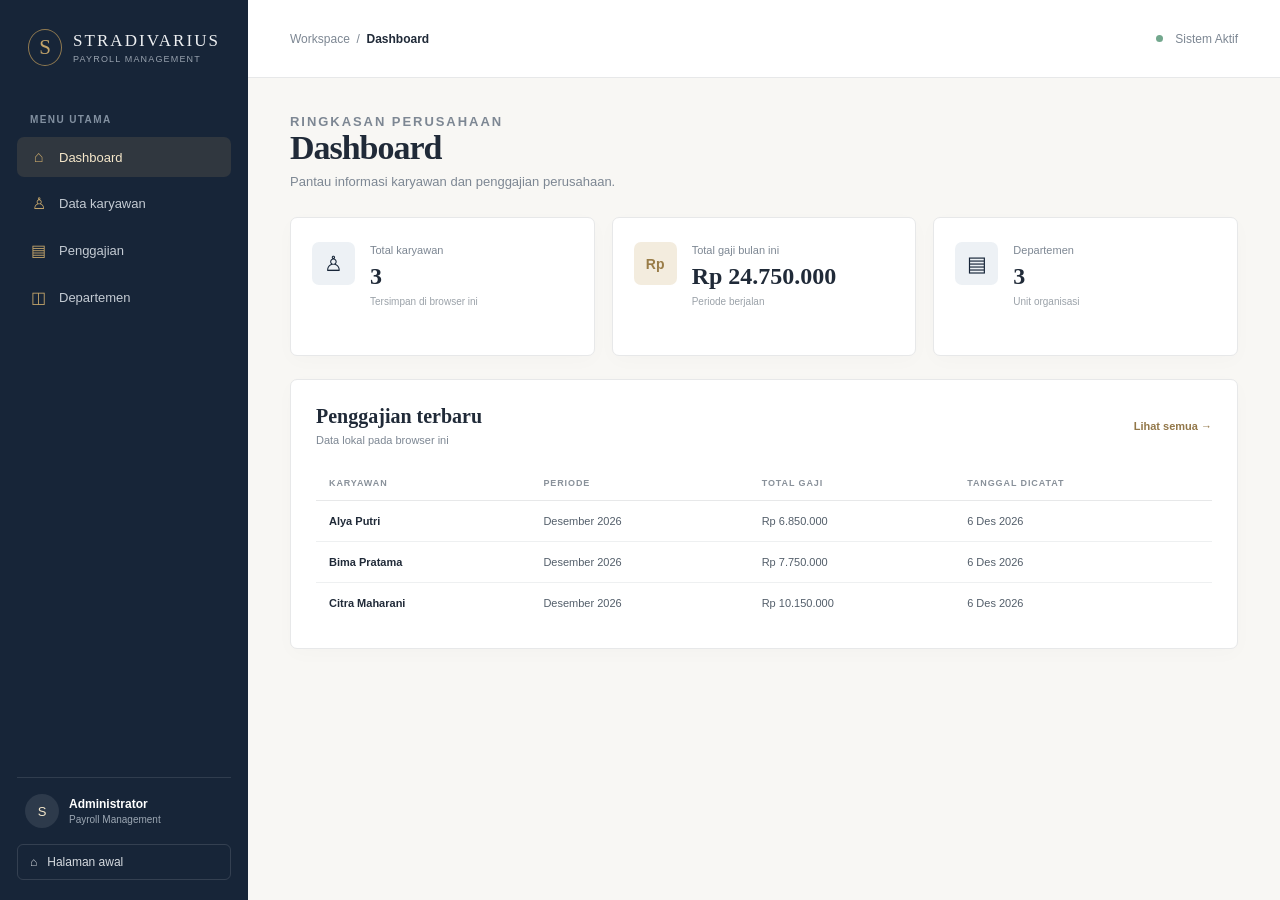
==== frontend/index.html @ 4904522c "first commit" ====
<!doctype html>
<html lang="id">
<head>
  <meta charset="utf-8">
  <meta name="viewport" content="width=device-width, initial-scale=1">
  <meta http-equiv="refresh" content="0; url=dashboard.html">
  <title>STRADIVARIUS — Sistem Informasi Penggajian</title>
</head>
<body>
  <p>Membuka aplikasi STRADIVARIUS… <a href="dashboard.html">Lanjutkan</a>.</p>
</body>
</html>
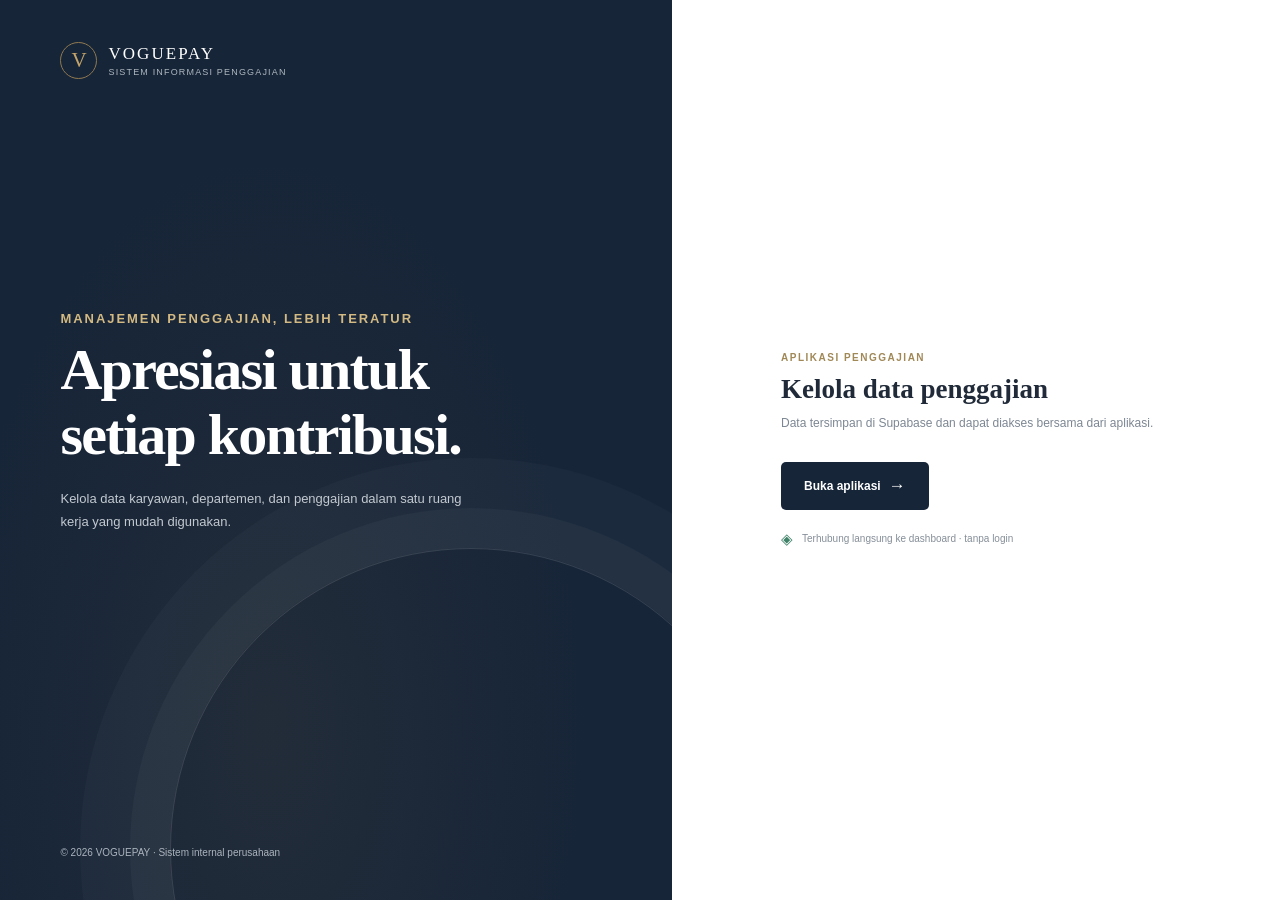
==== commit bf19dae9: "First commit" ====
--- a/frontend/index.html
+++ b/frontend/index.html
@@ -1,12 +1,37 @@
-<!doctype html>
-<html lang="id">
-<head>
-  <meta charset="utf-8">
-  <meta name="viewport" content="width=device-width, initial-scale=1">
-  <meta http-equiv="refresh" content="0; url=dashboard.html">
-  <title>STRADIVARIUS — Sistem Informasi Penggajian</title>
-</head>
-<body>
-  <p>Membuka aplikasi STRADIVARIUS… <a href="dashboard.html">Lanjutkan</a>.</p>
-</body>
-</html>
+<!doctype html>
+<html lang="id">
+<head>
+  <meta charset="utf-8">
+  <meta name="viewport" content="width=device-width, initial-scale=1">
+  <meta name="theme-color" content="#172538">
+  <title>VOGUEPAY — Sistem Informasi Penggajian</title>
+  <link rel="stylesheet" href="style.css">
+</head>
+<body class="home-page">
+  <main class="login-page">
+    <section class="login-visual">
+      <div class="login-brand">
+        <a class="brand" href="index.html" aria-label="VOGUEPAY halaman utama">
+          <span class="brand-mark">V</span>
+          <span class="brand-name">VOGUEPAY<span class="brand-caption">SISTEM INFORMASI PENGGAJIAN</span></span>
+        </a>
+      </div>
+      <div class="login-copy">
+        <p class="eyebrow">Manajemen penggajian, lebih teratur</p>
+        <h1>Apresiasi untuk setiap kontribusi.</h1>
+        <p>Kelola data karyawan, departemen, dan penggajian dalam satu ruang kerja yang mudah digunakan.</p>
+      </div>
+      <div class="login-foot">© 2026 VOGUEPAY · Sistem internal perusahaan</div>
+    </section>
+    <section class="login-side">
+      <div class="login-form-wrap">
+        <p class="eyebrow">Aplikasi penggajian</p>
+        <h2>Kelola data penggajian</h2>
+        <p class="login-intro">Data tersimpan di Supabase dan dapat diakses bersama dari aplikasi.</p>
+        <a class="button button-primary home-cta" href="dashboard.html">Buka aplikasi <span aria-hidden="true">→</span></a>
+        <div class="login-security"><span aria-hidden="true">◈</span> Terhubung langsung ke dashboard · tanpa login</div>
+      </div>
+    </section>
+  </main>
+</body>
+</html>
--- a/frontend/style.css
+++ b/frontend/style.css
@@ -0,0 +1,205 @@
+:root {
+  color-scheme: light;
+  --navy: #172538;
+  --navy-soft: #22354c;
+  --cream: #f8f7f4;
+  --white: #fff;
+  --gold: #c3a46a;
+  --gold-soft: #f3ecde;
+  --ink: #202a38;
+  --muted: #7d8793;
+  --line: #e7e8e9;
+  --red: #ba5c5b;
+  --green: #3f8269;
+  font-family: "DM Sans", Arial, sans-serif;
+  color: var(--ink);
+  background: var(--cream);
+  font-synthesis: none;
+  text-rendering: optimizeLegibility;
+}
+
+* { box-sizing: border-box; }
+body { margin: 0; min-width: 320px; min-height: 100vh; background: var(--cream); }
+a { color: inherit; text-decoration: none; }
+button, input, select, textarea { font: inherit; }
+button, a, input, select, textarea { -webkit-tap-highlight-color: transparent; }
+button { cursor: pointer; }
+button:disabled { cursor: wait; opacity: .7; }
+[hidden] { display: none !important; }
+
+.app-shell { min-height: 100vh; }
+.sidebar {
+  position: fixed; inset: 0 auto 0 0; z-index: 10; display: flex; flex-direction: column;
+  width: 248px; padding: 29px 17px 20px; color: #eef0f2; background: var(--navy);
+}
+.brand { display: flex; align-items: center; gap: 11px; padding: 0 11px; margin-bottom: 48px; }
+.brand-mark { display: grid; place-items: center; width: 37px; height: 37px; color: var(--gold); border: 1px solid #8f7950; border-radius: 50%; font-family: "Playfair Display", serif; font-size: 21px; }
+.brand-name { font-family: "Playfair Display", Georgia, serif; font-size: 17px; letter-spacing: .12em; }
+.brand-caption { display: block; margin-top: 3px; color: #98a2ae; font: 9px "DM Sans", sans-serif; letter-spacing: .13em; }
+.nav-label { padding: 0 13px; margin: 0 0 12px; color: #8290a0; font-size: 10px; font-weight: 700; letter-spacing: .14em; text-transform: uppercase; }
+.nav-list { display: grid; gap: 6px; }
+.nav-link { display: flex; align-items: center; gap: 12px; padding: 11px 13px; border-radius: 7px; color: #c4cbd3; font-size: 13px; transition: .18s ease; }
+.nav-link:hover { color: white; background: #ffffff10; }
+.nav-link.active { color: #f5e7ca; background: #c3a46a24; }
+.nav-icon { width: 17px; color: var(--gold); text-align: center; font-size: 16px; }
+.sidebar-bottom { margin-top: auto; }
+.sidebar-user { display: flex; gap: 10px; align-items: center; padding: 16px 8px; border-top: 1px solid #ffffff1c; }
+.avatar { display: grid; place-items: center; flex: 0 0 34px; width: 34px; height: 34px; color: #f3e6ca; background: #ffffff18; border-radius: 50%; font-size: 13px; }
+.user-name { display: block; overflow: hidden; max-width: 130px; color: white; font-size: 12px; text-overflow: ellipsis; white-space: nowrap; }
+.user-role { display: block; margin-top: 3px; color: #9ca7b3; font-size: 10px; }
+.logout-button { display: block; width: 100%; padding: 10px 12px; color: #d6dbe0; border: 1px solid #ffffff20; border-radius: 6px; background: transparent; text-align: left; font-size: 12px; }
+.logout-button:hover { color: white; background: #ffffff0c; }
+
+.main { min-height: 100vh; margin-left: 248px; }
+.topbar { display: flex; align-items: center; justify-content: space-between; min-height: 78px; padding: 0 42px; border-bottom: 1px solid var(--line); background: #fff; }
+.breadcrumb { color: var(--muted); font-size: 12px; }
+.breadcrumb strong { color: var(--ink); font-weight: 600; }
+.topbar-right { display: flex; align-items: center; gap: 12px; color: var(--muted); font-size: 12px; }
+.online-dot { width: 7px; height: 7px; border-radius: 50%; background: #72a78d; }
+.content { max-width: 1420px; padding: 36px 42px 54px; margin: auto; }
+.page-heading { display: flex; align-items: flex-end; justify-content: space-between; gap: 20px; margin-bottom: 28px; }
+.eyebrow { margin: 0 0 7px; color: #a08857; font-size: 10px; font-weight: 700; letter-spacing: .15em; text-transform: uppercase; }
+h1, h2, p { margin-top: 0; }
+h1 { margin-bottom: 7px; font-family: "Playfair Display", Georgia, serif; font-size: clamp(27px, 3vw, 34px); font-weight: 600; letter-spacing: -.03em; }
+.page-heading > div > p { margin: 0; color: var(--muted); font-size: 13px; }
+h2 { margin-bottom: 6px; font-family: "Playfair Display", Georgia, serif; font-size: 20px; font-weight: 600; }
+.button { display: inline-flex; align-items: center; justify-content: center; gap: 8px; min-height: 41px; padding: 0 17px; border: 1px solid transparent; border-radius: 5px; font-size: 12px; font-weight: 600; transition: .18s ease; }
+.button-primary { color: #fff; background: var(--navy); }
+.button-primary:hover { background: var(--navy-soft); transform: translateY(-1px); }
+.button-secondary { color: var(--ink); border-color: var(--line); background: white; }
+.button-secondary:hover { border-color: var(--gold); }
+.button-danger { color: var(--red); border-color: #e8caca; background: #fff8f7; }
+.button-danger:hover { background: #f9eae8; }
+.button-gold { color: white; background: #ae915c; }
+
+.stats-grid { display: grid; grid-template-columns: repeat(3, minmax(0, 1fr)); gap: 17px; margin-bottom: 23px; }
+.stat-card { display: flex; align-items: flex-start; gap: 15px; min-height: 139px; padding: 24px 21px; border: 1px solid var(--line); border-radius: 7px; background: white; box-shadow: 0 5px 20px #17253805; }
+.stat-icon { display: grid; place-items: center; flex: 0 0 43px; width: 43px; height: 43px; color: var(--navy); border-radius: 7px; background: #edf1f5; font-size: 21px; }
+.stat-icon.gold { color: #997c47; background: var(--gold-soft); font-size: 14px; font-weight: 700; }
+.stat-card p { margin: 2px 0 7px; color: var(--muted); font-size: 11px; }
+.stat-card strong { display: block; font-family: "Playfair Display", Georgia, serif; font-size: 24px; font-weight: 600; }
+.stat-card small { display: block; margin-top: 6px; color: #9ba2a9; font-size: 10px; }
+.panel, .form-card { padding: 25px; border: 1px solid var(--line); border-radius: 7px; background: white; box-shadow: 0 5px 20px #17253805; }
+.panel-heading { display: flex; align-items: center; justify-content: space-between; gap: 20px; margin-bottom: 20px; }
+.panel-heading p { margin-bottom: 0; color: var(--muted); font-size: 11px; }
+.text-link { color: #927749; font-size: 11px; font-weight: 600; }
+.text-link span { margin-left: 4px; }
+.table-wrap { overflow: auto; width: 100%; }
+table { width: 100%; border-collapse: collapse; text-align: left; white-space: nowrap; }
+th { padding: 12px 13px; color: #89919a; border-bottom: 1px solid var(--line); font-size: 9px; font-weight: 700; letter-spacing: .1em; text-transform: uppercase; }
+td { padding: 14px 13px; border-bottom: 1px solid #eef0f1; color: #535e6a; font-size: 11px; }
+tbody tr:last-child td { border-bottom: 0; }
+tbody tr:hover { background: #fcfbf8; }
+td strong { color: var(--ink); font-size: 11px; font-weight: 600; }
+.sub-cell { display: block; margin-top: 4px; color: #929aa2; font-size: 10px; }
+.amount { font-variant-numeric: tabular-nums; }
+.total-amount { color: #927749; font-weight: 700; }
+.actions { text-align: right; }
+.icon-button { display: inline-grid; place-items: center; width: 29px; height: 29px; margin-left: 4px; color: #657180; border: 1px solid var(--line); border-radius: 4px; background: white; font-size: 14px; }
+.icon-button:hover { border-color: var(--gold); color: var(--navy); }
+.icon-button.danger { color: var(--red); }
+.icon-button.danger:hover { border-color: #e8caca; background: #fff4f2; }
+.toolbar { display: flex; align-items: center; justify-content: space-between; gap: 14px; margin-bottom: 17px; }
+.search-wrap { position: relative; width: min(100%, 320px); }
+.search-wrap span { position: absolute; top: 10px; left: 12px; color: #9099a2; font-size: 15px; }
+.search-wrap input { padding-left: 35px; }
+.toolbar select, .search-wrap input { min-height: 39px; }
+input, select, textarea { width: 100%; padding: 10px 12px; color: var(--ink); border: 1px solid #dfe2e4; border-radius: 5px; outline: none; background: white; font-size: 12px; }
+input:focus, select:focus, textarea:focus { border-color: #b49a69; box-shadow: 0 0 0 3px #c3a46a1b; }
+textarea { min-height: 100px; resize: vertical; }
+input::placeholder, textarea::placeholder { color: #a5abb1; }
+.form-layout { display: grid; grid-template-columns: minmax(0, 1fr) 285px; align-items: start; gap: 20px; }
+.form-card { padding: 27px; }
+.form-card > p { margin-bottom: 23px; color: var(--muted); font-size: 11px; }
+.form-grid { display: grid; grid-template-columns: repeat(2, minmax(0, 1fr)); gap: 17px 16px; }
+.field { display: grid; align-content: start; gap: 7px; }
+.field.full { grid-column: 1 / -1; }
+.field label { color: #525d69; font-size: 11px; font-weight: 600; }
+.required { color: #b45c53; }
+.field-hint { color: #929aa2; font-size: 10px; line-height: 1.5; }
+.form-actions { display: flex; justify-content: flex-end; gap: 9px; padding-top: 22px; margin-top: 22px; border-top: 1px solid var(--line); }
+.aside-note { padding: 19px; border: 1px solid #e9e1d2; border-radius: 7px; background: #fbf8f2; }
+.aside-note h3 { margin: 0 0 9px; color: #705d39; font-family: "Playfair Display", Georgia, serif; font-size: 15px; }
+.aside-note p, .aside-note li { color: #817968; font-size: 11px; line-height: 1.65; }
+.aside-note ul { padding-left: 17px; margin: 8px 0 0; }
+.empty-state { padding: 26px 15px; margin: 0; color: var(--muted); text-align: center; font-size: 12px; }
+.error-cell { color: var(--red); white-space: normal; }
+.loading { display: flex; align-items: center; justify-content: center; gap: 10px; min-height: 74px; color: var(--muted); font-size: 12px; }
+.spinner { width: 15px; height: 15px; border: 2px solid #e5dfd3; border-top-color: var(--gold); border-radius: 50%; animation: spin .7s linear infinite; }
+@keyframes spin { to { transform: rotate(360deg); } }
+.toast-container { position: fixed; top: 18px; right: 20px; z-index: 50; display: grid; gap: 8px; width: min(360px, calc(100vw - 32px)); }
+.toast { padding: 13px 15px; color: white; border-radius: 5px; background: var(--green); box-shadow: 0 8px 24px #17253827; font-size: 12px; animation: toast-in .2s ease-out; }
+.toast-error { background: #a94d4c; }
+@keyframes toast-in { from { opacity: 0; transform: translateY(-7px); } }
+.menu-toggle { display: none; width: 35px; height: 35px; color: var(--ink); border: 1px solid var(--line); border-radius: 5px; background: white; }
+
+.login-page { display: grid; min-height: 100vh; grid-template-columns: minmax(0, 1.05fr) minmax(400px, .95fr); background: white; }
+.login-visual { position: relative; display: flex; flex-direction: column; justify-content: space-between; min-height: 100vh; padding: 42px 9%; overflow: hidden; color: white; background: linear-gradient(150deg, #172538ed, #172538df), radial-gradient(ellipse at 40% 80%, #806842 0, transparent 55%), var(--navy); }
+.login-visual:after { position: absolute; right: -100px; bottom: -250px; width: 600px; height: 600px; border: 1px solid #ffffff20; border-radius: 50%; content: ""; box-shadow: 0 0 0 40px #ffffff08, 0 0 0 90px #ffffff06; }
+.login-brand { position: relative; z-index: 1; }
+.login-brand .brand { padding: 0; margin: 0; }
+.login-brand .brand-caption { color: #aeb8c0; }
+.login-copy { position: relative; z-index: 1; max-width: 530px; padding-bottom: 8vh; }
+.login-copy .eyebrow { color: #d3b982; }
+.login-copy h1 { max-width: 500px; margin-bottom: 19px; font-size: clamp(38px, 5vw, 58px); line-height: 1.12; }
+.login-copy p { max-width: 410px; color: #c2c9d0; font-size: 13px; line-height: 1.8; }
+.login-foot { position: relative; z-index: 1; color: #abb4be; font-size: 10px; }
+.login-side { display: grid; place-items: center; padding: 45px 30px; }
+.login-form-wrap { width: min(100%, 390px); }
+.login-form-wrap .eyebrow { margin-bottom: 11px; }
+.login-form-wrap h2 { margin-bottom: 9px; font-size: 27px; }
+.login-intro { margin-bottom: 28px; color: var(--muted); font-size: 12px; line-height: 1.6; }
+.login-form { display: grid; gap: 17px; }
+.login-form .button { width: 100%; margin-top: 6px; }
+.login-security { display: flex; gap: 9px; align-items: center; margin-top: 20px; color: #858e98; font-size: 10px; }
+.login-security span { color: var(--green); font-size: 15px; }
+.home-redirect { padding: 30px; text-align: center; }
+.home-cta { min-height: 48px; padding: 0 22px; }
+.home-cta span { font-size: 17px; }
+
+@media (max-width: 1050px) {
+  .sidebar { width: 220px; }
+  .main { margin-left: 220px; }
+  .topbar { padding: 0 28px; }
+  .content { padding: 30px 28px 45px; }
+  .stats-grid { gap: 12px; }
+  .stat-card { gap: 10px; padding: 20px 15px; }
+  .form-layout { grid-template-columns: minmax(0, 1fr) 230px; }
+}
+@media (max-width: 760px) {
+  .sidebar { width: 248px; transform: translateX(-100%); transition: transform .2s ease; box-shadow: 12px 0 30px #17253820; }
+  .sidebar.sidebar-open { transform: translateX(0); }
+  .main { margin-left: 0; }
+  .topbar { min-height: 66px; padding: 0 17px; }
+  .menu-toggle { display: inline-grid; place-items: center; }
+  .breadcrumb { margin-right: auto; margin-left: 12px; }
+  .topbar-right { gap: 7px; font-size: 10px; }
+  .content { padding: 27px 17px 38px; }
+  .page-heading { align-items: flex-start; margin-bottom: 21px; }
+  .page-heading .button { min-height: 38px; padding: 0 11px; white-space: nowrap; }
+  .stats-grid { grid-template-columns: 1fr; gap: 10px; }
+  .stat-card { min-height: unset; padding: 16px; }
+  .stat-card strong { font-size: 22px; }
+  .panel, .form-card { padding: 18px 15px; }
+  .form-layout { grid-template-columns: 1fr; }
+  .form-grid { grid-template-columns: 1fr; }
+  .field.full { grid-column: auto; }
+  .toolbar { align-items: stretch; flex-direction: column; }
+  .search-wrap { width: 100%; }
+  .toolbar select { max-width: 100%; }
+  .login-page { grid-template-columns: 1fr; }
+  .login-visual { display: none; }
+  .login-side { min-height: 100vh; padding: 32px 22px; }
+  .home-page .login-page { grid-template-columns: 1fr; }
+  .home-page .login-visual { display: flex; min-height: 48vh; padding: 25px 8%; }
+  .home-page .login-copy { padding: 28px 0 12px; }
+  .home-page .login-copy h1 { font-size: clamp(34px, 9vw, 48px); }
+  .home-page .login-side { min-height: 52vh; padding: 32px 22px; }
+}
+@media (max-width: 420px) {
+  .topbar-right .online-dot, .topbar-right .role-label { display: none; }
+  .page-heading { gap: 10px; }
+  .page-heading h1 { font-size: 27px; }
+  .page-heading .button { font-size: 10px; }
+  .panel-heading { align-items: flex-start; }
+}
